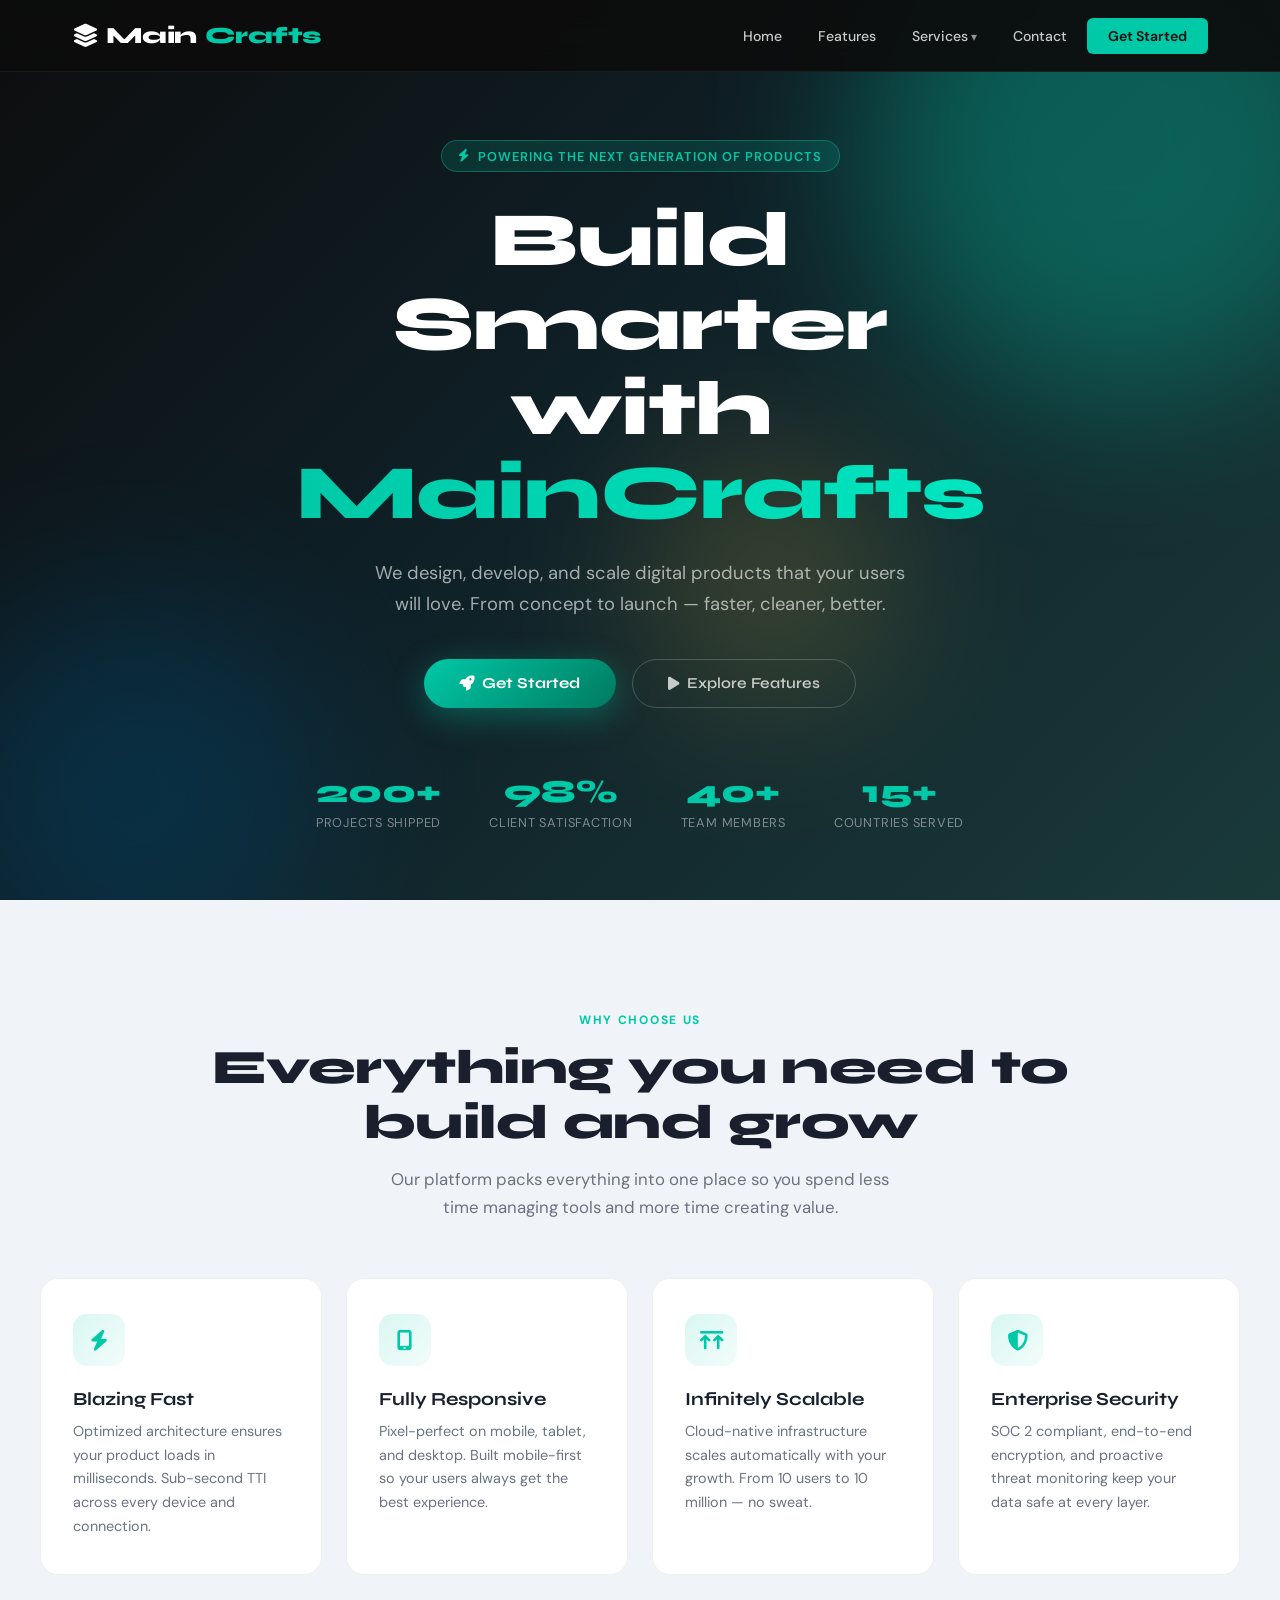
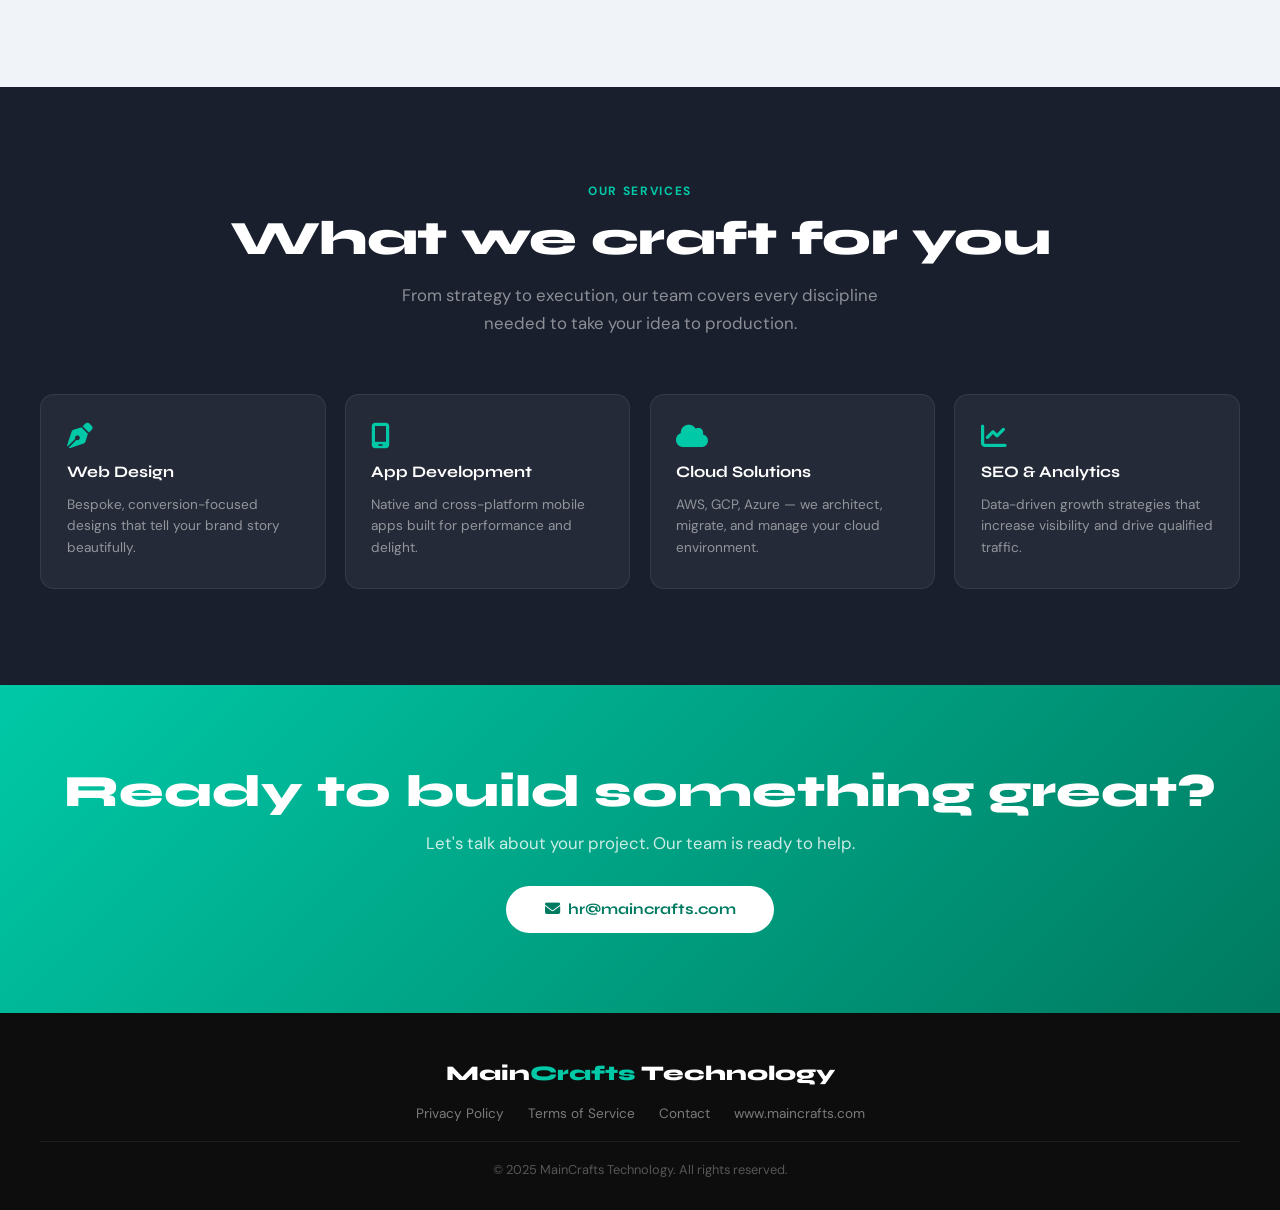
==== index.html @ ada49057 "Add files via upload" ====
<!DOCTYPE html>
<html lang="en">
<head>
  <meta charset="UTF-8" />
  <meta name="viewport" content="width=device-width, initial-scale=1.0"/>
  <title>MainCrafts – Build Smarter</title>
  <link rel="preconnect" href="https://fonts.googleapis.com">
  <link rel="preconnect" href="https://fonts.gstatic.com" crossorigin>
  <link href="https://fonts.googleapis.com/css2?family=Syne:wght@400;600;700;800&family=DM+Sans:ital,wght@0,300;0,400;0,500;1,300&display=swap" rel="stylesheet">
  <link rel="stylesheet" href="https://cdnjs.cloudflare.com/ajax/libs/font-awesome/6.5.0/css/all.min.css"/>
  <style>
    *, *::before, *::after { box-sizing: border-box; margin: 0; padding: 0; }

    :root {
      --ink:     #0d0d0d;
      --slate:   #1a1f2e;
      --teal:    #00c9a7;
      --teal2:   #00e5c0;
      --gold:    #f5c542;
      --mist:    #f0f4f8;
      --card-bg: #ffffff;
      --nav-h:   72px;
    }

    html { scroll-behavior: smooth; }

    body {
      font-family: 'DM Sans', sans-serif;
      color: var(--ink);
      background: var(--mist);
      overflow-x: hidden;
    }

    /* ── NAV ── */
    header {
      position: fixed; top: 0; left: 0; right: 0;
      height: var(--nav-h);
      background: rgba(13,13,13,0.92);
      backdrop-filter: blur(14px);
      z-index: 1000;
      border-bottom: 1px solid rgba(255,255,255,0.06);
    }

    nav {
      max-width: 1200px;
      margin: auto;
      height: 100%;
      display: flex;
      align-items: center;
      justify-content: space-between;
      padding: 0 2rem;
    }

    .logo {
      font-family: 'Syne', sans-serif;
      font-weight: 800;
      font-size: 1.45rem;
      color: #fff;
      text-decoration: none;
      letter-spacing: -0.5px;
      display: flex;
      align-items: center;
      gap: 0.5rem;
    }
    .logo span { color: var(--teal); }

    .nav-links {
      list-style: none;
      display: flex;
      gap: 0.25rem;
      align-items: center;
    }

    .nav-links a {
      font-size: 0.88rem;
      font-weight: 500;
      color: rgba(255,255,255,0.78);
      text-decoration: none;
      padding: 0.5rem 1rem;
      border-radius: 6px;
      transition: color .2s, background .2s;
    }
    .nav-links a:hover { color: #fff; background: rgba(255,255,255,0.08); }

    /* dropdown */
    .has-dropdown { position: relative; }

    .has-dropdown > a::after {
      content: ' ▾';
      font-size: 0.72rem;
      opacity: 0.7;
    }

    .dropdown {
      display: none;
      position: absolute;
      top: calc(100% + 10px);
      left: 0;
      background: #1a1f2e;
      border: 1px solid rgba(255,255,255,0.1);
      border-radius: 10px;
      min-width: 190px;
      padding: 0.5rem;
      box-shadow: 0 20px 50px rgba(0,0,0,0.4);
    }

    .has-dropdown:hover .dropdown { display: block; }

    .dropdown li { list-style: none; }
    .dropdown a {
      display: flex; align-items: center; gap: 0.6rem;
      padding: 0.6rem 1rem;
      border-radius: 6px;
      color: rgba(255,255,255,0.8);
      font-size: 0.85rem;
    }
    .dropdown a i { color: var(--teal); width: 16px; }
    .dropdown a:hover { background: rgba(0,201,167,0.12); color: var(--teal); }

    .nav-cta {
      background: var(--teal) !important;
      color: var(--ink) !important;
      font-weight: 600 !important;
      padding: 0.55rem 1.3rem !important;
    }
    .nav-cta:hover { background: var(--teal2) !important; }

    /* hamburger */
    .hamburger {
      display: none;
      flex-direction: column;
      gap: 5px;
      cursor: pointer;
      padding: 4px;
    }
    .hamburger span {
      display: block; width: 24px; height: 2px;
      background: #fff; border-radius: 2px;
      transition: .3s;
    }

    /* mobile nav */
    @media (max-width: 768px) {
      .hamburger { display: flex; }
      .nav-links {
        display: none;
        flex-direction: column;
        position: absolute;
        top: var(--nav-h); left: 0; right: 0;
        background: #0d0d0d;
        padding: 1rem;
        gap: 0.25rem;
      }
      .nav-links.open { display: flex; }
      .has-dropdown:hover .dropdown { display: none; }
      .has-dropdown.open .dropdown {
        display: block;
        position: static;
        background: rgba(255,255,255,0.04);
        border: none;
        box-shadow: none;
        margin-top: 0.25rem;
        padding: 0;
      }
      .dropdown-toggle { cursor: pointer; }
    }

    /* ── HERO ── */
    #home {
      min-height: 100vh;
      padding-top: var(--nav-h);
      display: flex;
      align-items: center;
      justify-content: center;
      position: relative;
      overflow: hidden;
      background: linear-gradient(135deg, #0d0d0d 0%, #0f2027 45%, #1a3a3a 100%);
      text-align: center;
    }

    /* animated mesh blobs */
    .blob {
      position: absolute;
      border-radius: 50%;
      filter: blur(80px);
      opacity: 0.35;
      animation: drift 10s ease-in-out infinite alternate;
    }
    .blob-1 { width: 520px; height: 520px; background: var(--teal); top: -120px; right: -100px; animation-delay: 0s; }
    .blob-2 { width: 380px; height: 380px; background: #004d7a; bottom: -80px; left: -60px; animation-delay: 3s; }
    .blob-3 { width: 260px; height: 260px; background: var(--gold); top: 50%; left: 50%; animation-delay: 6s; opacity: 0.18; }

    @keyframes drift {
      from { transform: translate(0,0) scale(1); }
      to   { transform: translate(30px,40px) scale(1.08); }
    }

    .hero-inner {
      position: relative;
      z-index: 2;
      max-width: 820px;
      padding: 4rem 2rem;
    }

    .hero-badge {
      display: inline-flex;
      align-items: center;
      gap: 0.5rem;
      background: rgba(0,201,167,0.15);
      border: 1px solid rgba(0,201,167,0.35);
      color: var(--teal);
      font-size: 0.8rem;
      font-weight: 600;
      letter-spacing: 0.08em;
      text-transform: uppercase;
      padding: 0.4rem 1rem;
      border-radius: 100px;
      margin-bottom: 1.6rem;
      animation: fadeUp 0.7s ease both;
    }

    .hero-inner h1 {
      font-family: 'Syne', sans-serif;
      font-size: clamp(2.6rem, 6vw, 5rem);
      font-weight: 800;
      color: #fff;
      line-height: 1.1;
      letter-spacing: -1px;
      animation: fadeUp 0.8s ease 0.1s both;
    }
    .hero-inner h1 em {
      font-style: normal;
      background: linear-gradient(90deg, var(--teal), var(--teal2));
      -webkit-background-clip: text;
      -webkit-text-fill-color: transparent;
      background-clip: text;
    }

    .hero-inner p {
      color: rgba(255,255,255,0.62);
      font-size: 1.15rem;
      line-height: 1.7;
      max-width: 540px;
      margin: 1.4rem auto 2.4rem;
      animation: fadeUp 0.8s ease 0.2s both;
    }

    .hero-actions {
      display: flex;
      gap: 1rem;
      justify-content: center;
      flex-wrap: wrap;
      animation: fadeUp 0.8s ease 0.3s both;
    }

    .btn-primary {
      background: linear-gradient(135deg, var(--teal), #007a60);
      color: #fff;
      font-family: 'Syne', sans-serif;
      font-weight: 700;
      font-size: 0.95rem;
      padding: 0.9rem 2.2rem;
      border: none;
      border-radius: 100px;
      cursor: pointer;
      text-decoration: none;
      display: inline-flex;
      align-items: center;
      gap: 0.5rem;
      box-shadow: 0 8px 32px rgba(0,201,167,0.35);
      transition: transform .2s, box-shadow .2s;
    }
    .btn-primary:hover { transform: translateY(-3px); box-shadow: 0 14px 40px rgba(0,201,167,0.45); }

    .btn-ghost {
      background: transparent;
      color: rgba(255,255,255,0.75);
      font-family: 'Syne', sans-serif;
      font-weight: 600;
      font-size: 0.95rem;
      padding: 0.9rem 2.2rem;
      border: 1px solid rgba(255,255,255,0.2);
      border-radius: 100px;
      cursor: pointer;
      text-decoration: none;
      display: inline-flex;
      align-items: center;
      gap: 0.5rem;
      transition: border-color .2s, color .2s, background .2s;
    }
    .btn-ghost:hover { border-color: var(--teal); color: var(--teal); background: rgba(0,201,167,0.06); }

    .hero-stats {
      display: flex;
      justify-content: center;
      gap: 3rem;
      margin-top: 4rem;
      flex-wrap: wrap;
      animation: fadeUp 0.8s ease 0.45s both;
    }
    .stat { text-align: center; }
    .stat strong {
      font-family: 'Syne', sans-serif;
      font-size: 2rem;
      font-weight: 800;
      color: var(--teal);
      display: block;
    }
    .stat span { font-size: 0.8rem; color: rgba(255,255,255,0.45); text-transform: uppercase; letter-spacing: 0.06em; }

    @keyframes fadeUp {
      from { opacity: 0; transform: translateY(28px); }
      to   { opacity: 1; transform: translateY(0); }
    }

    /* ── FEATURES ── */
    #features {
      padding: 7rem 2rem;
      background: var(--mist);
    }

    .section-label {
      font-size: 0.75rem;
      font-weight: 700;
      letter-spacing: 0.14em;
      text-transform: uppercase;
      color: var(--teal);
      text-align: center;
      margin-bottom: 0.75rem;
    }
    .section-title {
      font-family: 'Syne', sans-serif;
      font-size: clamp(1.9rem, 4vw, 3rem);
      font-weight: 800;
      text-align: center;
      color: var(--slate);
      line-height: 1.15;
      letter-spacing: -0.5px;
      margin-bottom: 1rem;
    }
    .section-sub {
      text-align: center;
      color: #6b7280;
      font-size: 1.05rem;
      max-width: 520px;
      margin: 0 auto 3.5rem;
      line-height: 1.65;
    }

    .cards-grid {
      display: grid;
      grid-template-columns: repeat(auto-fit, minmax(260px, 1fr));
      gap: 1.5rem;
      max-width: 1200px;
      margin: auto;
    }

    .card {
      background: var(--card-bg);
      border: 1px solid rgba(0,0,0,0.06);
      border-radius: 18px;
      padding: 2.2rem 2rem;
      transition: transform .25s, box-shadow .25s, border-color .25s;
      position: relative;
      overflow: hidden;
    }
    .card::before {
      content: '';
      position: absolute;
      top: 0; left: 0; right: 0;
      height: 3px;
      background: linear-gradient(90deg, var(--teal), var(--teal2));
      opacity: 0;
      transition: opacity .25s;
    }
    .card:hover { transform: translateY(-6px); box-shadow: 0 20px 50px rgba(0,0,0,0.09); border-color: rgba(0,201,167,0.2); }
    .card:hover::before { opacity: 1; }

    .card-icon {
      width: 52px; height: 52px;
      background: linear-gradient(135deg, rgba(0,201,167,0.15), rgba(0,201,167,0.05));
      border-radius: 14px;
      display: flex; align-items: center; justify-content: center;
      margin-bottom: 1.4rem;
      font-size: 1.3rem;
      color: var(--teal);
    }
    .card h3 {
      font-family: 'Syne', sans-serif;
      font-size: 1.15rem;
      font-weight: 700;
      color: var(--slate);
      margin-bottom: 0.6rem;
    }
    .card p { font-size: 0.9rem; color: #6b7280; line-height: 1.65; }

    /* ── SERVICES STRIP ── */
    #services {
      background: var(--slate);
      padding: 6rem 2rem;
    }
    #services .section-title { color: #fff; }
    #services .section-sub { color: rgba(255,255,255,0.5); }

    .services-grid {
      display: grid;
      grid-template-columns: repeat(auto-fit, minmax(220px, 1fr));
      gap: 1.2rem;
      max-width: 1200px;
      margin: auto;
    }

    .service-card {
      background: rgba(255,255,255,0.05);
      border: 1px solid rgba(255,255,255,0.08);
      border-radius: 14px;
      padding: 1.8rem 1.6rem;
      transition: background .25s, border-color .25s;
      display: flex;
      flex-direction: column;
      gap: 0.8rem;
    }
    .service-card:hover { background: rgba(0,201,167,0.08); border-color: rgba(0,201,167,0.3); }
    .service-card i { font-size: 1.6rem; color: var(--teal); }
    .service-card h4 { font-family: 'Syne', sans-serif; font-weight: 700; color: #fff; font-size: 1rem; }
    .service-card p { font-size: 0.85rem; color: rgba(255,255,255,0.5); line-height: 1.6; }

    /* ── CONTACT STRIP ── */
    #contact {
      background: linear-gradient(135deg, #00c9a7, #007a60);
      padding: 5rem 2rem;
      text-align: center;
    }
    #contact h2 {
      font-family: 'Syne', sans-serif;
      font-size: clamp(1.8rem, 4vw, 2.8rem);
      font-weight: 800;
      color: #fff;
      margin-bottom: 0.9rem;
    }
    #contact p { color: rgba(255,255,255,0.8); font-size: 1.05rem; margin-bottom: 2rem; }
    .btn-white {
      background: #fff;
      color: #007a60;
      font-family: 'Syne', sans-serif;
      font-weight: 700;
      font-size: 0.95rem;
      padding: 0.9rem 2.4rem;
      border: none;
      border-radius: 100px;
      cursor: pointer;
      text-decoration: none;
      display: inline-block;
      transition: transform .2s, box-shadow .2s;
    }
    .btn-white:hover { transform: translateY(-3px); box-shadow: 0 10px 30px rgba(0,0,0,0.2); }

    /* ── FOOTER ── */
    footer {
      background: #0d0d0d;
      color: rgba(255,255,255,0.5);
      padding: 3rem 2rem 2rem;
    }
    .footer-inner {
      max-width: 1200px;
      margin: auto;
      display: flex;
      flex-direction: column;
      align-items: center;
      gap: 1.2rem;
      text-align: center;
    }
    .footer-logo {
      font-family: 'Syne', sans-serif;
      font-weight: 800;
      font-size: 1.3rem;
      color: #fff;
    }
    .footer-logo span { color: var(--teal); }
    .footer-links {
      display: flex;
      gap: 1.5rem;
      flex-wrap: wrap;
      justify-content: center;
    }
    .footer-links a {
      color: rgba(255,255,255,0.45);
      text-decoration: none;
      font-size: 0.85rem;
      transition: color .2s;
    }
    .footer-links a:hover { color: var(--teal); }
    .footer-divider { width: 100%; height: 1px; background: rgba(255,255,255,0.07); }
    .footer-copy { font-size: 0.8rem; color: rgba(255,255,255,0.3); }

    /* responsive */
    @media (max-width: 600px) {
      .hero-stats { gap: 1.8rem; }
      .cards-grid { grid-template-columns: 1fr; }
      .services-grid { grid-template-columns: 1fr; }
    }
  </style>
</head>
<body>

<!-- ══════════════ HEADER ══════════════ -->
<header>
  <nav>
    <a href="#" class="logo">
      <i class="fa-solid fa-layer-group"></i>
      Main<span>Crafts</span>
    </a>

    <!-- hamburger -->
    <div class="hamburger" id="hamburger" onclick="toggleNav()">
      <span></span><span></span><span></span>
    </div>

    <ul class="nav-links" id="navLinks">
      <li><a href="#home">Home</a></li>
      <li><a href="#features">Features</a></li>

      <!-- dropdown -->
      <li class="has-dropdown" id="servicesDrop">
        <a href="#services" class="dropdown-toggle" onclick="toggleDropdown(event)">Services</a>
        <ul class="dropdown">
          <li><a href="#services"><i class="fa-solid fa-pen-nib"></i> Web Design</a></li>
          <li><a href="#services"><i class="fa-solid fa-mobile-screen"></i> App Development</a></li>
          <li><a href="#services"><i class="fa-solid fa-cloud"></i> Cloud Solutions</a></li>
          <li><a href="#services"><i class="fa-solid fa-chart-line"></i> SEO & Analytics</a></li>
        </ul>
      </li>

      <li><a href="#contact">Contact</a></li>
      <li><a href="#contact" class="nav-cta">Get Started</a></li>
    </ul>
  </nav>
</header>

<!-- ══════════════ HERO ══════════════ -->
<section id="home">
  <div class="blob blob-1"></div>
  <div class="blob blob-2"></div>
  <div class="blob blob-3"></div>

  <div class="hero-inner">
    <div class="hero-badge">
      <i class="fa-solid fa-bolt"></i> Powering the Next Generation of Products
    </div>
    <h1>Build Smarter<br>with <em>MainCrafts</em></h1>
    <p>We design, develop, and scale digital products that your users will love. From concept to launch — faster, cleaner, better.</p>

    <div class="hero-actions">
      <a href="#contact" class="btn-primary">
        <i class="fa-solid fa-rocket"></i> Get Started
      </a>
      <a href="#features" class="btn-ghost">
        <i class="fa-solid fa-play"></i> Explore Features
      </a>
    </div>

    <div class="hero-stats">
      <div class="stat"><strong>200+</strong><span>Projects Shipped</span></div>
      <div class="stat"><strong>98%</strong><span>Client Satisfaction</span></div>
      <div class="stat"><strong>40+</strong><span>Team Members</span></div>
      <div class="stat"><strong>15+</strong><span>Countries Served</span></div>
    </div>
  </div>
</section>

<!-- ══════════════ FEATURES ══════════════ -->
<section id="features">
  <p class="section-label">Why Choose Us</p>
  <h2 class="section-title">Everything you need to<br>build and grow</h2>
  <p class="section-sub">Our platform packs everything into one place so you spend less time managing tools and more time creating value.</p>

  <div class="cards-grid">
    <div class="card">
      <div class="card-icon"><i class="fa-solid fa-bolt"></i></div>
      <h3>Blazing Fast</h3>
      <p>Optimized architecture ensures your product loads in milliseconds. Sub-second TTI across every device and connection.</p>
    </div>
    <div class="card">
      <div class="card-icon"><i class="fa-solid fa-mobile-screen-button"></i></div>
      <h3>Fully Responsive</h3>
      <p>Pixel-perfect on mobile, tablet, and desktop. Built mobile-first so your users always get the best experience.</p>
    </div>
    <div class="card">
      <div class="card-icon"><i class="fa-solid fa-arrows-up-to-line"></i></div>
      <h3>Infinitely Scalable</h3>
      <p>Cloud-native infrastructure scales automatically with your growth. From 10 users to 10 million — no sweat.</p>
    </div>
    <div class="card">
      <div class="card-icon"><i class="fa-solid fa-shield-halved"></i></div>
      <h3>Enterprise Security</h3>
      <p>SOC 2 compliant, end-to-end encryption, and proactive threat monitoring keep your data safe at every layer.</p>
    </div>
  </div>
</section>

<!-- ══════════════ SERVICES ══════════════ -->
<section id="services">
  <p class="section-label">Our Services</p>
  <h2 class="section-title">What we craft for you</h2>
  <p class="section-sub">From strategy to execution, our team covers every discipline needed to take your idea to production.</p>

  <div class="services-grid">
    <div class="service-card">
      <i class="fa-solid fa-pen-nib"></i>
      <h4>Web Design</h4>
      <p>Bespoke, conversion-focused designs that tell your brand story beautifully.</p>
    </div>
    <div class="service-card">
      <i class="fa-solid fa-mobile-screen"></i>
      <h4>App Development</h4>
      <p>Native and cross-platform mobile apps built for performance and delight.</p>
    </div>
    <div class="service-card">
      <i class="fa-solid fa-cloud"></i>
      <h4>Cloud Solutions</h4>
      <p>AWS, GCP, Azure — we architect, migrate, and manage your cloud environment.</p>
    </div>
    <div class="service-card">
      <i class="fa-solid fa-chart-line"></i>
      <h4>SEO & Analytics</h4>
      <p>Data-driven growth strategies that increase visibility and drive qualified traffic.</p>
    </div>
  </div>
</section>

<!-- ══════════════ CONTACT CTA ══════════════ -->
<section id="contact">
  <h2>Ready to build something great?</h2>
  <p>Let's talk about your project. Our team is ready to help.</p>
  <a href="mailto:hr@maincrafts.com" class="btn-white">
    <i class="fa-solid fa-envelope"></i> &nbsp;hr@maincrafts.com
  </a>
</section>

<!-- ══════════════ FOOTER ══════════════ -->
<footer>
  <div class="footer-inner">
    <div class="footer-logo">Main<span>Crafts</span> Technology</div>
    <div class="footer-links">
      <a href="#">Privacy Policy</a>
      <a href="#">Terms of Service</a>
      <a href="#contact">Contact</a>
      <a href="https://www.maincrafts.com" target="_blank">www.maincrafts.com</a>
    </div>
    <div class="footer-divider"></div>
    <p class="footer-copy">© 2025 MainCrafts Technology. All rights reserved.</p>
  </div>
</footer>

<script>
  function toggleNav() {
    document.getElementById('navLinks').classList.toggle('open');
  }
  function toggleDropdown(e) {
    const isMobile = window.innerWidth <= 768;
    if (!isMobile) return;
    e.preventDefault();
    document.getElementById('servicesDrop').classList.toggle('open');
  }
  // Close nav on link click (mobile)
  document.querySelectorAll('.nav-links a:not(.dropdown-toggle)').forEach(a => {
    a.addEventListener('click', () => {
      document.getElementById('navLinks').classList.remove('open');
    });
  });
</script>
</body>
</html>
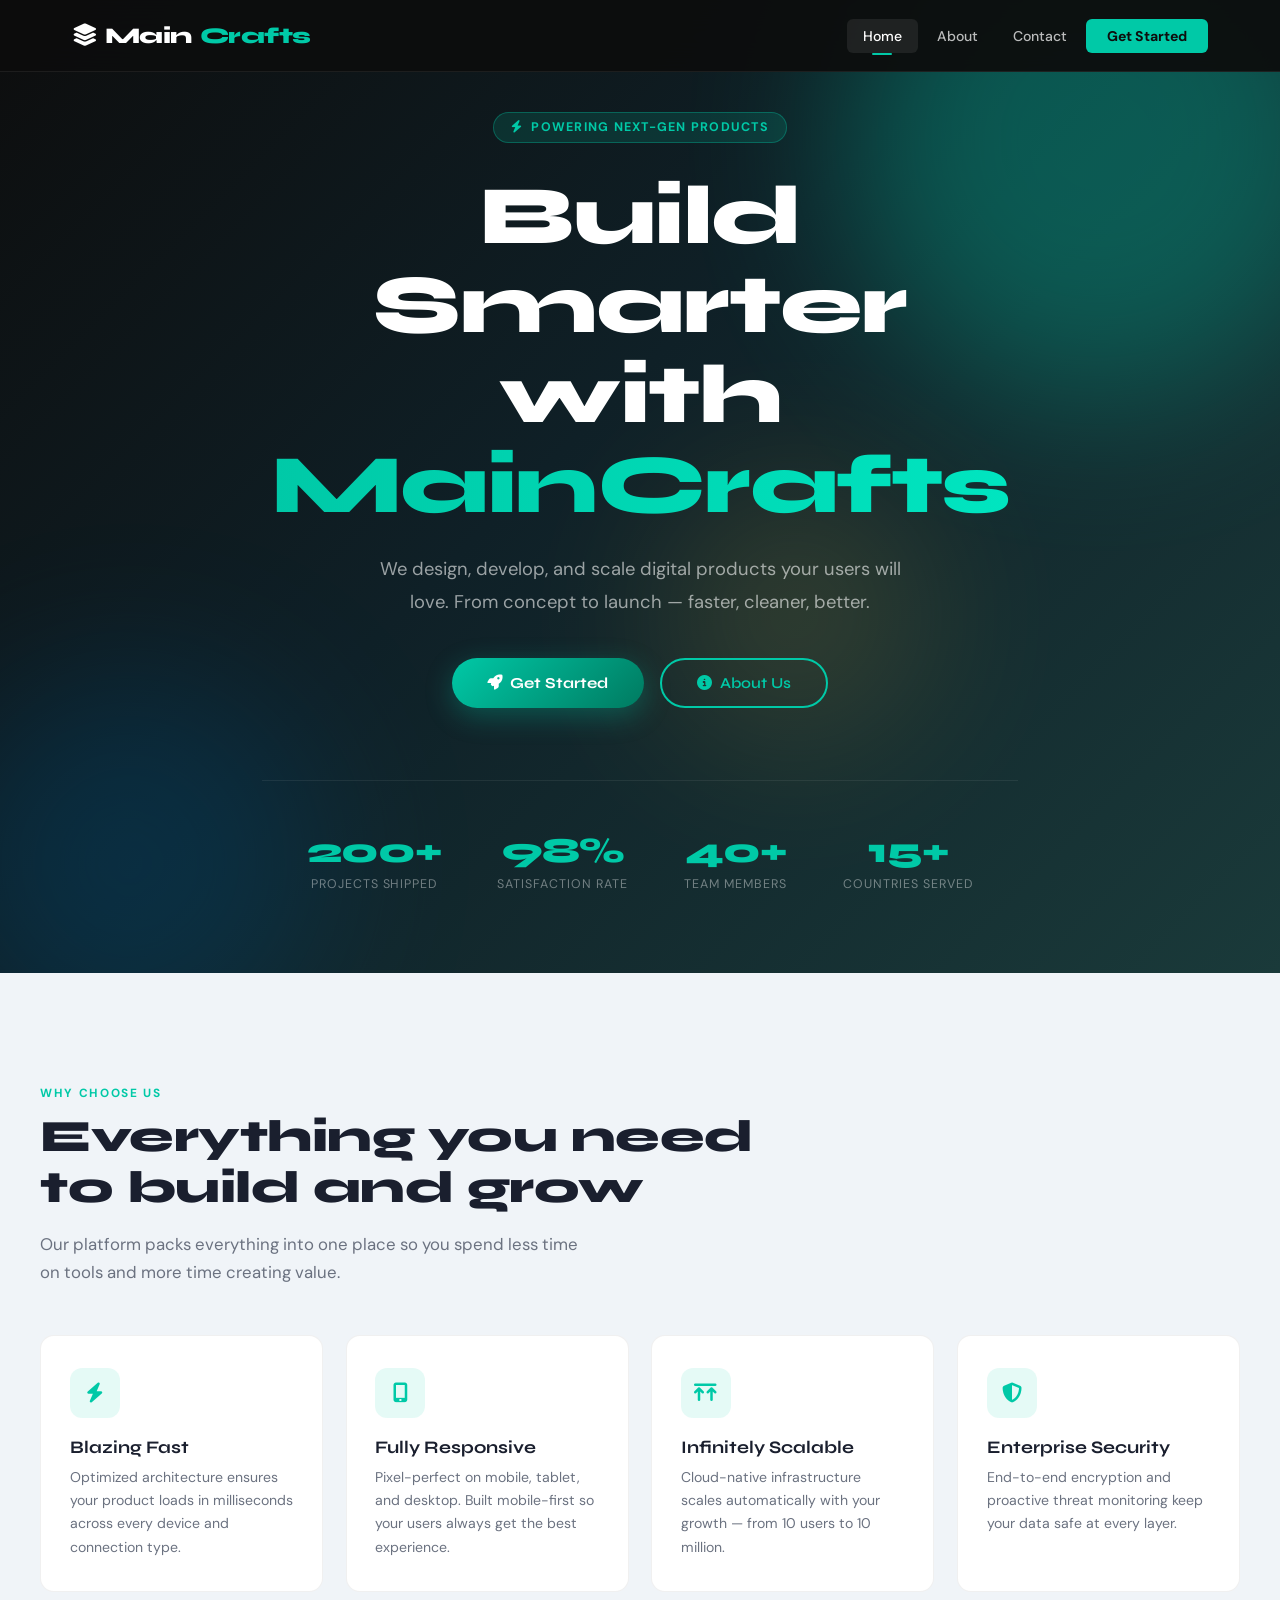
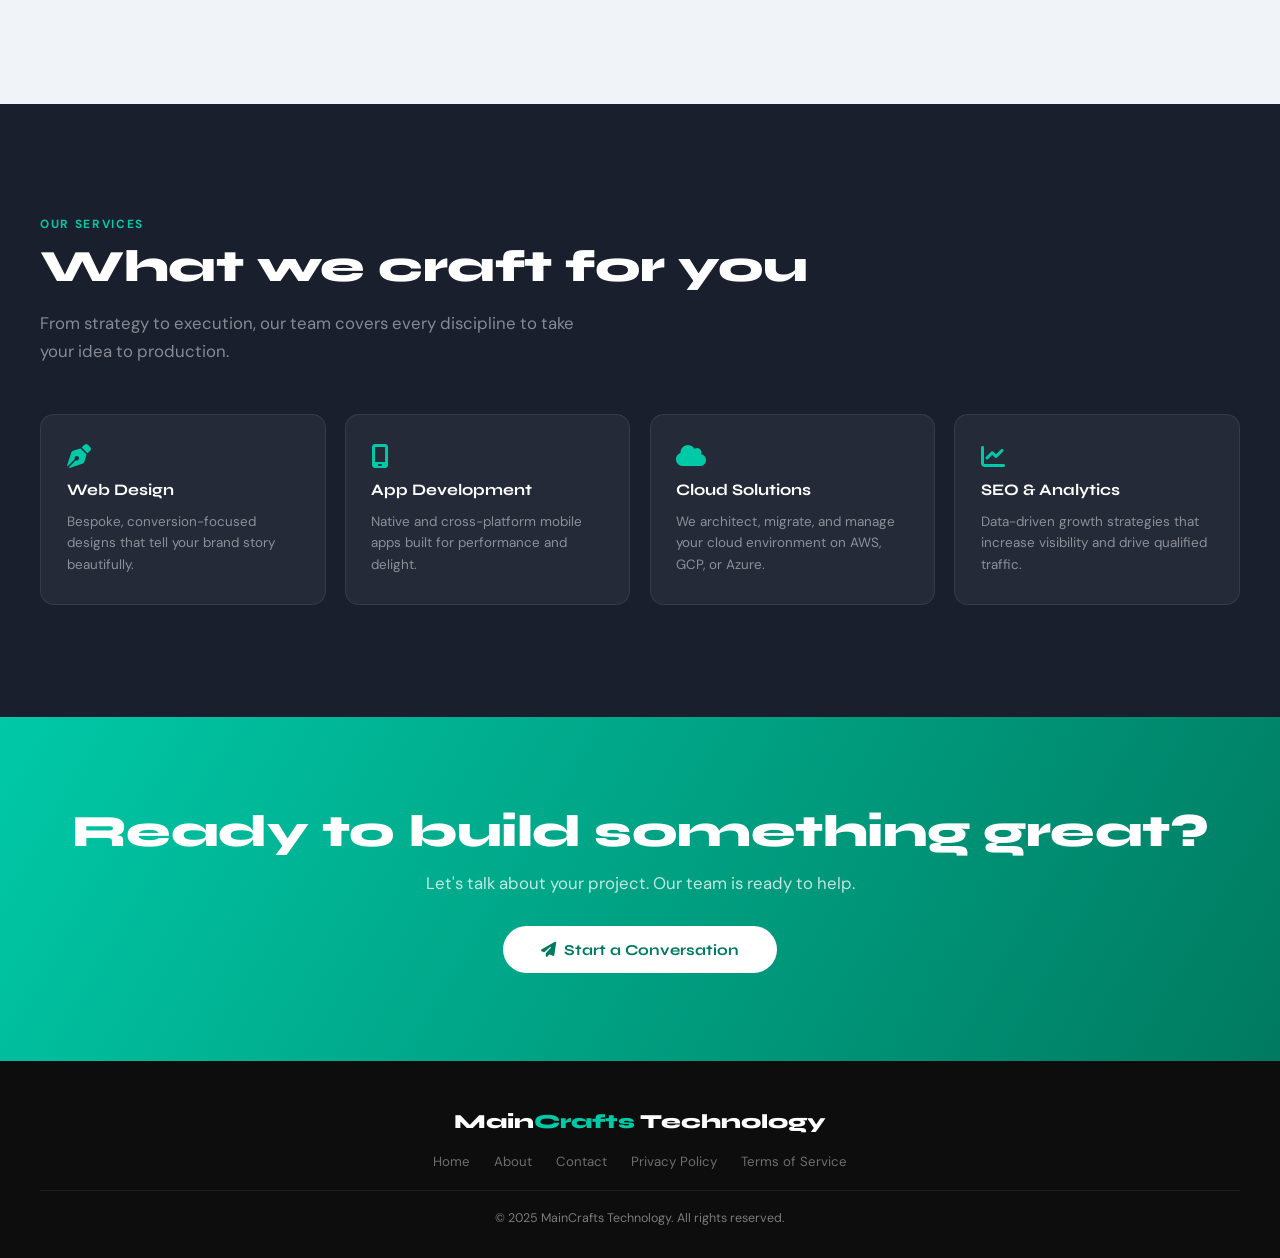
==== commit 612a807b: "Add files via upload" ====
--- a/index.html
+++ b/index.html
@@ -1,174 +1,18 @@
 <!DOCTYPE html>
 <html lang="en">
 <head>
-  <meta charset="UTF-8" />
+  <meta charset="UTF-8"/>
   <meta name="viewport" content="width=device-width, initial-scale=1.0"/>
-  <title>MainCrafts – Build Smarter</title>
-  <link rel="preconnect" href="https://fonts.googleapis.com">
-  <link rel="preconnect" href="https://fonts.gstatic.com" crossorigin>
-  <link href="https://fonts.googleapis.com/css2?family=Syne:wght@400;600;700;800&family=DM+Sans:ital,wght@0,300;0,400;0,500;1,300&display=swap" rel="stylesheet">
+  <title>MainCrafts – Home</title>
+  <link rel="stylesheet" href="style.css"/>
   <link rel="stylesheet" href="https://cdnjs.cloudflare.com/ajax/libs/font-awesome/6.5.0/css/all.min.css"/>
   <style>
-    *, *::before, *::after { box-sizing: border-box; margin: 0; padding: 0; }
-
-    :root {
-      --ink:     #0d0d0d;
-      --slate:   #1a1f2e;
-      --teal:    #00c9a7;
-      --teal2:   #00e5c0;
-      --gold:    #f5c542;
-      --mist:    #f0f4f8;
-      --card-bg: #ffffff;
-      --nav-h:   72px;
-    }
-
-    html { scroll-behavior: smooth; }
-
-    body {
-      font-family: 'DM Sans', sans-serif;
-      color: var(--ink);
-      background: var(--mist);
-      overflow-x: hidden;
-    }
-
-    /* ── NAV ── */
-    header {
-      position: fixed; top: 0; left: 0; right: 0;
-      height: var(--nav-h);
-      background: rgba(13,13,13,0.92);
-      backdrop-filter: blur(14px);
-      z-index: 1000;
-      border-bottom: 1px solid rgba(255,255,255,0.06);
-    }
-
-    nav {
-      max-width: 1200px;
-      margin: auto;
-      height: 100%;
-      display: flex;
-      align-items: center;
-      justify-content: space-between;
-      padding: 0 2rem;
-    }
-
-    .logo {
-      font-family: 'Syne', sans-serif;
-      font-weight: 800;
-      font-size: 1.45rem;
-      color: #fff;
-      text-decoration: none;
-      letter-spacing: -0.5px;
-      display: flex;
-      align-items: center;
-      gap: 0.5rem;
-    }
-    .logo span { color: var(--teal); }
-
-    .nav-links {
-      list-style: none;
-      display: flex;
-      gap: 0.25rem;
-      align-items: center;
-    }
-
-    .nav-links a {
-      font-size: 0.88rem;
-      font-weight: 500;
-      color: rgba(255,255,255,0.78);
-      text-decoration: none;
-      padding: 0.5rem 1rem;
-      border-radius: 6px;
-      transition: color .2s, background .2s;
-    }
-    .nav-links a:hover { color: #fff; background: rgba(255,255,255,0.08); }
-
-    /* dropdown */
-    .has-dropdown { position: relative; }
-
-    .has-dropdown > a::after {
-      content: ' ▾';
-      font-size: 0.72rem;
-      opacity: 0.7;
-    }
-
-    .dropdown {
-      display: none;
-      position: absolute;
-      top: calc(100% + 10px);
-      left: 0;
-      background: #1a1f2e;
-      border: 1px solid rgba(255,255,255,0.1);
-      border-radius: 10px;
-      min-width: 190px;
-      padding: 0.5rem;
-      box-shadow: 0 20px 50px rgba(0,0,0,0.4);
-    }
-
-    .has-dropdown:hover .dropdown { display: block; }
-
-    .dropdown li { list-style: none; }
-    .dropdown a {
-      display: flex; align-items: center; gap: 0.6rem;
-      padding: 0.6rem 1rem;
-      border-radius: 6px;
-      color: rgba(255,255,255,0.8);
-      font-size: 0.85rem;
-    }
-    .dropdown a i { color: var(--teal); width: 16px; }
-    .dropdown a:hover { background: rgba(0,201,167,0.12); color: var(--teal); }
-
-    .nav-cta {
-      background: var(--teal) !important;
-      color: var(--ink) !important;
-      font-weight: 600 !important;
-      padding: 0.55rem 1.3rem !important;
-    }
-    .nav-cta:hover { background: var(--teal2) !important; }
-
-    /* hamburger */
-    .hamburger {
-      display: none;
-      flex-direction: column;
-      gap: 5px;
-      cursor: pointer;
-      padding: 4px;
-    }
-    .hamburger span {
-      display: block; width: 24px; height: 2px;
-      background: #fff; border-radius: 2px;
-      transition: .3s;
-    }
-
-    /* mobile nav */
-    @media (max-width: 768px) {
-      .hamburger { display: flex; }
-      .nav-links {
-        display: none;
-        flex-direction: column;
-        position: absolute;
-        top: var(--nav-h); left: 0; right: 0;
-        background: #0d0d0d;
-        padding: 1rem;
-        gap: 0.25rem;
-      }
-      .nav-links.open { display: flex; }
-      .has-dropdown:hover .dropdown { display: none; }
-      .has-dropdown.open .dropdown {
-        display: block;
-        position: static;
-        background: rgba(255,255,255,0.04);
-        border: none;
-        box-shadow: none;
-        margin-top: 0.25rem;
-        padding: 0;
-      }
-      .dropdown-toggle { cursor: pointer; }
-    }
-
-    /* ── HERO ── */
-    #home {
+    /* ── HOME-ONLY STYLES ── */
+    body { background: #0d0d0d; padding-top: 0; }
+
+    /* HERO */
+    #hero {
       min-height: 100vh;
-      padding-top: var(--nav-h);
       display: flex;
       align-items: center;
       justify-content: center;
@@ -178,17 +22,14 @@
       text-align: center;
     }
 
-    /* animated mesh blobs */
     .blob {
-      position: absolute;
-      border-radius: 50%;
-      filter: blur(80px);
-      opacity: 0.35;
+      position: absolute; border-radius: 50%;
+      filter: blur(80px); pointer-events: none;
       animation: drift 10s ease-in-out infinite alternate;
     }
-    .blob-1 { width: 520px; height: 520px; background: var(--teal); top: -120px; right: -100px; animation-delay: 0s; }
-    .blob-2 { width: 380px; height: 380px; background: #004d7a; bottom: -80px; left: -60px; animation-delay: 3s; }
-    .blob-3 { width: 260px; height: 260px; background: var(--gold); top: 50%; left: 50%; animation-delay: 6s; opacity: 0.18; }
+    .blob-1 { width: 520px; height: 520px; background: var(--teal); top: -120px; right: -80px; opacity: .32; }
+    .blob-2 { width: 380px; height: 380px; background: #004d7a; bottom: -80px; left: -60px; opacity: .32; animation-delay: 3s; }
+    .blob-3 { width: 260px; height: 260px; background: var(--gold); top: 50%; left: 52%; opacity: .14; animation-delay: 6s; }
 
     @keyframes drift {
       from { transform: translate(0,0) scale(1); }
@@ -196,37 +37,30 @@
     }
 
     .hero-inner {
-      position: relative;
-      z-index: 2;
+      position: relative; z-index: 2;
       max-width: 820px;
-      padding: 4rem 2rem;
+      padding: 7rem 2rem 5rem;
     }
 
     .hero-badge {
-      display: inline-flex;
-      align-items: center;
-      gap: 0.5rem;
-      background: rgba(0,201,167,0.15);
-      border: 1px solid rgba(0,201,167,0.35);
+      display: inline-flex; align-items: center; gap: 0.5rem;
+      background: rgba(0,201,167,0.14);
+      border: 1px solid rgba(0,201,167,0.32);
       color: var(--teal);
-      font-size: 0.8rem;
-      font-weight: 600;
-      letter-spacing: 0.08em;
-      text-transform: uppercase;
-      padding: 0.4rem 1rem;
-      border-radius: 100px;
-      margin-bottom: 1.6rem;
-      animation: fadeUp 0.7s ease both;
+      font-size: 0.78rem; font-weight: 700;
+      letter-spacing: 0.1em; text-transform: uppercase;
+      padding: 0.4rem 1.1rem; border-radius: 100px;
+      margin-bottom: 1.8rem;
     }
 
     .hero-inner h1 {
       font-family: 'Syne', sans-serif;
-      font-size: clamp(2.6rem, 6vw, 5rem);
+      font-size: clamp(2.8rem, 7vw, 5.2rem);
       font-weight: 800;
       color: #fff;
-      line-height: 1.1;
-      letter-spacing: -1px;
-      animation: fadeUp 0.8s ease 0.1s both;
+      line-height: 1.08;
+      letter-spacing: -1.5px;
+      margin-bottom: 1.4rem;
     }
     .hero-inner h1 em {
       font-style: normal;
@@ -237,415 +71,218 @@
     }
 
     .hero-inner p {
-      color: rgba(255,255,255,0.62);
+      color: rgba(255,255,255,0.58);
       font-size: 1.15rem;
-      line-height: 1.7;
-      max-width: 540px;
-      margin: 1.4rem auto 2.4rem;
-      animation: fadeUp 0.8s ease 0.2s both;
+      line-height: 1.75;
+      max-width: 560px;
+      margin: 0 auto 2.5rem;
     }
 
     .hero-actions {
-      display: flex;
-      gap: 1rem;
-      justify-content: center;
-      flex-wrap: wrap;
-      animation: fadeUp 0.8s ease 0.3s both;
-    }
-
-    .btn-primary {
-      background: linear-gradient(135deg, var(--teal), #007a60);
-      color: #fff;
-      font-family: 'Syne', sans-serif;
-      font-weight: 700;
-      font-size: 0.95rem;
-      padding: 0.9rem 2.2rem;
-      border: none;
-      border-radius: 100px;
-      cursor: pointer;
-      text-decoration: none;
-      display: inline-flex;
-      align-items: center;
-      gap: 0.5rem;
-      box-shadow: 0 8px 32px rgba(0,201,167,0.35);
-      transition: transform .2s, box-shadow .2s;
-    }
-    .btn-primary:hover { transform: translateY(-3px); box-shadow: 0 14px 40px rgba(0,201,167,0.45); }
-
-    .btn-ghost {
-      background: transparent;
-      color: rgba(255,255,255,0.75);
-      font-family: 'Syne', sans-serif;
-      font-weight: 600;
-      font-size: 0.95rem;
-      padding: 0.9rem 2.2rem;
-      border: 1px solid rgba(255,255,255,0.2);
-      border-radius: 100px;
-      cursor: pointer;
-      text-decoration: none;
-      display: inline-flex;
-      align-items: center;
-      gap: 0.5rem;
-      transition: border-color .2s, color .2s, background .2s;
-    }
-    .btn-ghost:hover { border-color: var(--teal); color: var(--teal); background: rgba(0,201,167,0.06); }
+      display: flex; gap: 1rem; justify-content: center; flex-wrap: wrap;
+    }
 
     .hero-stats {
-      display: flex;
-      justify-content: center;
-      gap: 3rem;
-      margin-top: 4rem;
-      flex-wrap: wrap;
-      animation: fadeUp 0.8s ease 0.45s both;
-    }
-    .stat { text-align: center; }
+      display: flex; justify-content: center;
+      gap: 3.5rem; margin-top: 4.5rem; flex-wrap: wrap;
+      padding-top: 3rem;
+      border-top: 1px solid rgba(255,255,255,0.07);
+    }
     .stat strong {
       font-family: 'Syne', sans-serif;
-      font-size: 2rem;
-      font-weight: 800;
-      color: var(--teal);
-      display: block;
-    }
-    .stat span { font-size: 0.8rem; color: rgba(255,255,255,0.45); text-transform: uppercase; letter-spacing: 0.06em; }
-
-    @keyframes fadeUp {
-      from { opacity: 0; transform: translateY(28px); }
-      to   { opacity: 1; transform: translateY(0); }
-    }
-
-    /* ── FEATURES ── */
+      font-size: 2.2rem; font-weight: 800;
+      color: var(--teal); display: block; letter-spacing: -1px;
+    }
+    .stat span { font-size: 0.78rem; color: rgba(255,255,255,0.4); text-transform: uppercase; letter-spacing: 0.08em; }
+
+    /* FEATURES */
     #features {
+      background: var(--mist);
       padding: 7rem 2rem;
-      background: var(--mist);
-    }
-
-    .section-label {
-      font-size: 0.75rem;
-      font-weight: 700;
-      letter-spacing: 0.14em;
-      text-transform: uppercase;
-      color: var(--teal);
-      text-align: center;
-      margin-bottom: 0.75rem;
-    }
-    .section-title {
-      font-family: 'Syne', sans-serif;
-      font-size: clamp(1.9rem, 4vw, 3rem);
-      font-weight: 800;
-      text-align: center;
-      color: var(--slate);
-      line-height: 1.15;
-      letter-spacing: -0.5px;
-      margin-bottom: 1rem;
-    }
-    .section-sub {
-      text-align: center;
-      color: #6b7280;
-      font-size: 1.05rem;
-      max-width: 520px;
-      margin: 0 auto 3.5rem;
-      line-height: 1.65;
-    }
-
+    }
+    .features-inner { max-width: 1200px; margin: auto; }
     .cards-grid {
       display: grid;
-      grid-template-columns: repeat(auto-fit, minmax(260px, 1fr));
-      gap: 1.5rem;
-      max-width: 1200px;
-      margin: auto;
-    }
-
-    .card {
-      background: var(--card-bg);
-      border: 1px solid rgba(0,0,0,0.06);
-      border-radius: 18px;
-      padding: 2.2rem 2rem;
-      transition: transform .25s, box-shadow .25s, border-color .25s;
-      position: relative;
-      overflow: hidden;
-    }
-    .card::before {
-      content: '';
-      position: absolute;
-      top: 0; left: 0; right: 0;
-      height: 3px;
-      background: linear-gradient(90deg, var(--teal), var(--teal2));
-      opacity: 0;
-      transition: opacity .25s;
-    }
-    .card:hover { transform: translateY(-6px); box-shadow: 0 20px 50px rgba(0,0,0,0.09); border-color: rgba(0,201,167,0.2); }
-    .card:hover::before { opacity: 1; }
-
-    .card-icon {
-      width: 52px; height: 52px;
-      background: linear-gradient(135deg, rgba(0,201,167,0.15), rgba(0,201,167,0.05));
-      border-radius: 14px;
-      display: flex; align-items: center; justify-content: center;
-      margin-bottom: 1.4rem;
-      font-size: 1.3rem;
-      color: var(--teal);
-    }
-    .card h3 {
-      font-family: 'Syne', sans-serif;
-      font-size: 1.15rem;
-      font-weight: 700;
-      color: var(--slate);
-      margin-bottom: 0.6rem;
-    }
-    .card p { font-size: 0.9rem; color: #6b7280; line-height: 1.65; }
-
-    /* ── SERVICES STRIP ── */
+      grid-template-columns: repeat(auto-fit, minmax(255px, 1fr));
+      gap: 1.4rem;
+    }
+
+    /* SERVICES */
     #services {
       background: var(--slate);
-      padding: 6rem 2rem;
-    }
+      padding: 7rem 2rem;
+    }
+    .services-inner { max-width: 1200px; margin: auto; }
     #services .section-title { color: #fff; }
-    #services .section-sub { color: rgba(255,255,255,0.5); }
-
+    #services .section-sub { color: rgba(255,255,255,0.48); }
     .services-grid {
       display: grid;
       grid-template-columns: repeat(auto-fit, minmax(220px, 1fr));
       gap: 1.2rem;
-      max-width: 1200px;
-      margin: auto;
-    }
-
+    }
     .service-card {
       background: rgba(255,255,255,0.05);
       border: 1px solid rgba(255,255,255,0.08);
-      border-radius: 14px;
+      border-radius: var(--radius);
       padding: 1.8rem 1.6rem;
-      transition: background .25s, border-color .25s;
-      display: flex;
-      flex-direction: column;
-      gap: 0.8rem;
-    }
-    .service-card:hover { background: rgba(0,201,167,0.08); border-color: rgba(0,201,167,0.3); }
-    .service-card i { font-size: 1.6rem; color: var(--teal); }
+      display: flex; flex-direction: column; gap: 0.75rem;
+      transition: background .25s, border-color .25s, transform .25s;
+    }
+    .service-card:hover {
+      background: rgba(0,201,167,0.07);
+      border-color: rgba(0,201,167,0.28);
+      transform: translateY(-4px);
+    }
+    .service-card i { font-size: 1.5rem; color: var(--teal); }
     .service-card h4 { font-family: 'Syne', sans-serif; font-weight: 700; color: #fff; font-size: 1rem; }
-    .service-card p { font-size: 0.85rem; color: rgba(255,255,255,0.5); line-height: 1.6; }
-
-    /* ── CONTACT STRIP ── */
-    #contact {
-      background: linear-gradient(135deg, #00c9a7, #007a60);
-      padding: 5rem 2rem;
+    .service-card p { font-size: 0.84rem; color: rgba(255,255,255,0.48); line-height: 1.6; }
+
+    /* CTA BAND */
+    #cta-band {
+      background: linear-gradient(120deg, #00c9a7, #007a60);
+      padding: 5.5rem 2rem;
       text-align: center;
     }
-    #contact h2 {
+    #cta-band h2 {
       font-family: 'Syne', sans-serif;
       font-size: clamp(1.8rem, 4vw, 2.8rem);
-      font-weight: 800;
-      color: #fff;
-      margin-bottom: 0.9rem;
-    }
-    #contact p { color: rgba(255,255,255,0.8); font-size: 1.05rem; margin-bottom: 2rem; }
+      font-weight: 800; color: #fff;
+      margin-bottom: 0.9rem; letter-spacing: -0.5px;
+    }
+    #cta-band p { color: rgba(255,255,255,0.76); font-size: 1.05rem; margin-bottom: 2rem; }
     .btn-white {
-      background: #fff;
-      color: #007a60;
-      font-family: 'Syne', sans-serif;
-      font-weight: 700;
-      font-size: 0.95rem;
-      padding: 0.9rem 2.4rem;
-      border: none;
-      border-radius: 100px;
-      cursor: pointer;
-      text-decoration: none;
-      display: inline-block;
+      background: #fff; color: #007a60;
+      font-family: 'Syne', sans-serif; font-weight: 700;
+      font-size: 0.95rem; padding: 0.9rem 2.4rem;
+      border: none; border-radius: 100px;
+      cursor: pointer; text-decoration: none;
+      display: inline-flex; align-items: center; gap: 0.5rem;
       transition: transform .2s, box-shadow .2s;
     }
-    .btn-white:hover { transform: translateY(-3px); box-shadow: 0 10px 30px rgba(0,0,0,0.2); }
-
-    /* ── FOOTER ── */
-    footer {
-      background: #0d0d0d;
-      color: rgba(255,255,255,0.5);
-      padding: 3rem 2rem 2rem;
-    }
-    .footer-inner {
-      max-width: 1200px;
-      margin: auto;
-      display: flex;
-      flex-direction: column;
-      align-items: center;
-      gap: 1.2rem;
-      text-align: center;
-    }
-    .footer-logo {
-      font-family: 'Syne', sans-serif;
-      font-weight: 800;
-      font-size: 1.3rem;
-      color: #fff;
-    }
-    .footer-logo span { color: var(--teal); }
-    .footer-links {
-      display: flex;
-      gap: 1.5rem;
-      flex-wrap: wrap;
-      justify-content: center;
-    }
-    .footer-links a {
-      color: rgba(255,255,255,0.45);
-      text-decoration: none;
-      font-size: 0.85rem;
-      transition: color .2s;
-    }
-    .footer-links a:hover { color: var(--teal); }
-    .footer-divider { width: 100%; height: 1px; background: rgba(255,255,255,0.07); }
-    .footer-copy { font-size: 0.8rem; color: rgba(255,255,255,0.3); }
-
-    /* responsive */
-    @media (max-width: 600px) {
-      .hero-stats { gap: 1.8rem; }
-      .cards-grid { grid-template-columns: 1fr; }
-      .services-grid { grid-template-columns: 1fr; }
-    }
+    .btn-white:hover { transform: translateY(-3px); box-shadow: 0 10px 28px rgba(0,0,0,0.2); }
   </style>
 </head>
 <body>
 
-<!-- ══════════════ HEADER ══════════════ -->
+<!-- HEADER -->
 <header>
   <nav>
-    <a href="#" class="logo">
-      <i class="fa-solid fa-layer-group"></i>
-      Main<span>Crafts</span>
+    <a href="index.html" class="logo">
+      <i class="fa-solid fa-layer-group"></i>Main<span>Crafts</span>
     </a>
-
-    <!-- hamburger -->
-    <div class="hamburger" id="hamburger" onclick="toggleNav()">
+    <button class="hamburger" id="hamburger" aria-label="Toggle menu">
       <span></span><span></span><span></span>
-    </div>
-
+    </button>
     <ul class="nav-links" id="navLinks">
-      <li><a href="#home">Home</a></li>
-      <li><a href="#features">Features</a></li>
-
-      <!-- dropdown -->
-      <li class="has-dropdown" id="servicesDrop">
-        <a href="#services" class="dropdown-toggle" onclick="toggleDropdown(event)">Services</a>
-        <ul class="dropdown">
-          <li><a href="#services"><i class="fa-solid fa-pen-nib"></i> Web Design</a></li>
-          <li><a href="#services"><i class="fa-solid fa-mobile-screen"></i> App Development</a></li>
-          <li><a href="#services"><i class="fa-solid fa-cloud"></i> Cloud Solutions</a></li>
-          <li><a href="#services"><i class="fa-solid fa-chart-line"></i> SEO & Analytics</a></li>
-        </ul>
-      </li>
-
-      <li><a href="#contact">Contact</a></li>
-      <li><a href="#contact" class="nav-cta">Get Started</a></li>
+      <li><a href="index.html" class="active">Home</a></li>
+      <li><a href="about.html">About</a></li>
+      <li><a href="contact.html">Contact</a></li>
+      <li><a href="contact.html" class="nav-cta">Get Started</a></li>
     </ul>
   </nav>
 </header>
 
-<!-- ══════════════ HERO ══════════════ -->
-<section id="home">
+<!-- HERO -->
+<section id="hero">
   <div class="blob blob-1"></div>
   <div class="blob blob-2"></div>
   <div class="blob blob-3"></div>
-
   <div class="hero-inner">
-    <div class="hero-badge">
-      <i class="fa-solid fa-bolt"></i> Powering the Next Generation of Products
-    </div>
-    <h1>Build Smarter<br>with <em>MainCrafts</em></h1>
-    <p>We design, develop, and scale digital products that your users will love. From concept to launch — faster, cleaner, better.</p>
-
-    <div class="hero-actions">
-      <a href="#contact" class="btn-primary">
-        <i class="fa-solid fa-rocket"></i> Get Started
-      </a>
-      <a href="#features" class="btn-ghost">
-        <i class="fa-solid fa-play"></i> Explore Features
-      </a>
-    </div>
-
-    <div class="hero-stats">
+    <div class="hero-badge anim-1"><i class="fa-solid fa-bolt"></i> Powering Next-Gen Products</div>
+    <h1 class="anim-2">Build Smarter<br>with <em>MainCrafts</em></h1>
+    <p class="anim-3">We design, develop, and scale digital products your users will love. From concept to launch — faster, cleaner, better.</p>
+    <div class="hero-actions anim-4">
+      <a href="contact.html" class="btn-primary"><i class="fa-solid fa-rocket"></i>Get Started</a>
+      <a href="about.html" class="btn-ghost"><i class="fa-solid fa-circle-info"></i>About Us</a>
+    </div>
+    <div class="hero-stats anim-4">
       <div class="stat"><strong>200+</strong><span>Projects Shipped</span></div>
-      <div class="stat"><strong>98%</strong><span>Client Satisfaction</span></div>
+      <div class="stat"><strong>98%</strong><span>Satisfaction Rate</span></div>
       <div class="stat"><strong>40+</strong><span>Team Members</span></div>
       <div class="stat"><strong>15+</strong><span>Countries Served</span></div>
     </div>
   </div>
 </section>
 
-<!-- ══════════════ FEATURES ══════════════ -->
+<!-- FEATURES -->
 <section id="features">
-  <p class="section-label">Why Choose Us</p>
-  <h2 class="section-title">Everything you need to<br>build and grow</h2>
-  <p class="section-sub">Our platform packs everything into one place so you spend less time managing tools and more time creating value.</p>
-
-  <div class="cards-grid">
-    <div class="card">
-      <div class="card-icon"><i class="fa-solid fa-bolt"></i></div>
-      <h3>Blazing Fast</h3>
-      <p>Optimized architecture ensures your product loads in milliseconds. Sub-second TTI across every device and connection.</p>
-    </div>
-    <div class="card">
-      <div class="card-icon"><i class="fa-solid fa-mobile-screen-button"></i></div>
-      <h3>Fully Responsive</h3>
-      <p>Pixel-perfect on mobile, tablet, and desktop. Built mobile-first so your users always get the best experience.</p>
-    </div>
-    <div class="card">
-      <div class="card-icon"><i class="fa-solid fa-arrows-up-to-line"></i></div>
-      <h3>Infinitely Scalable</h3>
-      <p>Cloud-native infrastructure scales automatically with your growth. From 10 users to 10 million — no sweat.</p>
-    </div>
-    <div class="card">
-      <div class="card-icon"><i class="fa-solid fa-shield-halved"></i></div>
-      <h3>Enterprise Security</h3>
-      <p>SOC 2 compliant, end-to-end encryption, and proactive threat monitoring keep your data safe at every layer.</p>
+  <div class="features-inner">
+    <p class="section-label">Why Choose Us</p>
+    <h2 class="section-title">Everything you need<br>to build and grow</h2>
+    <p class="section-sub">Our platform packs everything into one place so you spend less time on tools and more time creating value.</p>
+    <div class="cards-grid">
+      <div class="card">
+        <div class="card-icon"><i class="fa-solid fa-bolt"></i></div>
+        <h3>Blazing Fast</h3>
+        <p>Optimized architecture ensures your product loads in milliseconds across every device and connection type.</p>
+      </div>
+      <div class="card">
+        <div class="card-icon"><i class="fa-solid fa-mobile-screen-button"></i></div>
+        <h3>Fully Responsive</h3>
+        <p>Pixel-perfect on mobile, tablet, and desktop. Built mobile-first so your users always get the best experience.</p>
+      </div>
+      <div class="card">
+        <div class="card-icon"><i class="fa-solid fa-arrows-up-to-line"></i></div>
+        <h3>Infinitely Scalable</h3>
+        <p>Cloud-native infrastructure scales automatically with your growth — from 10 users to 10 million.</p>
+      </div>
+      <div class="card">
+        <div class="card-icon"><i class="fa-solid fa-shield-halved"></i></div>
+        <h3>Enterprise Security</h3>
+        <p>End-to-end encryption and proactive threat monitoring keep your data safe at every layer.</p>
+      </div>
     </div>
   </div>
 </section>
 
-<!-- ══════════════ SERVICES ══════════════ -->
+<!-- SERVICES -->
 <section id="services">
-  <p class="section-label">Our Services</p>
-  <h2 class="section-title">What we craft for you</h2>
-  <p class="section-sub">From strategy to execution, our team covers every discipline needed to take your idea to production.</p>
-
-  <div class="services-grid">
-    <div class="service-card">
-      <i class="fa-solid fa-pen-nib"></i>
-      <h4>Web Design</h4>
-      <p>Bespoke, conversion-focused designs that tell your brand story beautifully.</p>
-    </div>
-    <div class="service-card">
-      <i class="fa-solid fa-mobile-screen"></i>
-      <h4>App Development</h4>
-      <p>Native and cross-platform mobile apps built for performance and delight.</p>
-    </div>
-    <div class="service-card">
-      <i class="fa-solid fa-cloud"></i>
-      <h4>Cloud Solutions</h4>
-      <p>AWS, GCP, Azure — we architect, migrate, and manage your cloud environment.</p>
-    </div>
-    <div class="service-card">
-      <i class="fa-solid fa-chart-line"></i>
-      <h4>SEO & Analytics</h4>
-      <p>Data-driven growth strategies that increase visibility and drive qualified traffic.</p>
+  <div class="services-inner">
+    <p class="section-label">Our Services</p>
+    <h2 class="section-title">What we craft for you</h2>
+    <p class="section-sub">From strategy to execution, our team covers every discipline to take your idea to production.</p>
+    <div class="services-grid">
+      <div class="service-card">
+        <i class="fa-solid fa-pen-nib"></i>
+        <h4>Web Design</h4>
+        <p>Bespoke, conversion-focused designs that tell your brand story beautifully.</p>
+      </div>
+      <div class="service-card">
+        <i class="fa-solid fa-mobile-screen"></i>
+        <h4>App Development</h4>
+        <p>Native and cross-platform mobile apps built for performance and delight.</p>
+      </div>
+      <div class="service-card">
+        <i class="fa-solid fa-cloud"></i>
+        <h4>Cloud Solutions</h4>
+        <p>We architect, migrate, and manage your cloud environment on AWS, GCP, or Azure.</p>
+      </div>
+      <div class="service-card">
+        <i class="fa-solid fa-chart-line"></i>
+        <h4>SEO & Analytics</h4>
+        <p>Data-driven growth strategies that increase visibility and drive qualified traffic.</p>
+      </div>
     </div>
   </div>
 </section>
 
-<!-- ══════════════ CONTACT CTA ══════════════ -->
-<section id="contact">
+<!-- CTA BAND -->
+<section id="cta-band">
   <h2>Ready to build something great?</h2>
   <p>Let's talk about your project. Our team is ready to help.</p>
-  <a href="mailto:hr@maincrafts.com" class="btn-white">
-    <i class="fa-solid fa-envelope"></i> &nbsp;hr@maincrafts.com
-  </a>
+  <a href="contact.html" class="btn-white"><i class="fa-solid fa-paper-plane"></i>Start a Conversation</a>
 </section>
 
-<!-- ══════════════ FOOTER ══════════════ -->
+<!-- FOOTER -->
 <footer>
   <div class="footer-inner">
     <div class="footer-logo">Main<span>Crafts</span> Technology</div>
     <div class="footer-links">
+      <a href="index.html">Home</a>
+      <a href="about.html">About</a>
+      <a href="contact.html">Contact</a>
       <a href="#">Privacy Policy</a>
       <a href="#">Terms of Service</a>
-      <a href="#contact">Contact</a>
-      <a href="https://www.maincrafts.com" target="_blank">www.maincrafts.com</a>
     </div>
     <div class="footer-divider"></div>
     <p class="footer-copy">© 2025 MainCrafts Technology. All rights reserved.</p>
@@ -653,21 +290,18 @@
 </footer>
 
 <script>
-  function toggleNav() {
-    document.getElementById('navLinks').classList.toggle('open');
-  }
-  function toggleDropdown(e) {
-    const isMobile = window.innerWidth <= 768;
-    if (!isMobile) return;
-    e.preventDefault();
-    document.getElementById('servicesDrop').classList.toggle('open');
-  }
-  // Close nav on link click (mobile)
-  document.querySelectorAll('.nav-links a:not(.dropdown-toggle)').forEach(a => {
+  const hamburger = document.getElementById('hamburger');
+  const navLinks  = document.getElementById('navLinks');
+  hamburger.addEventListener('click', () => {
+    hamburger.classList.toggle('open');
+    navLinks.classList.toggle('open');
+  });
+  navLinks.querySelectorAll('a').forEach(a =>
     a.addEventListener('click', () => {
-      document.getElementById('navLinks').classList.remove('open');
-    });
-  });
+      hamburger.classList.remove('open');
+      navLinks.classList.remove('open');
+    })
+  );
 </script>
 </body>
 </html>
--- a/style.css
+++ b/style.css
@@ -0,0 +1,361 @@
+/* ══════════════════════════════════════════
+   MainCrafts – Shared Stylesheet (Task 2)
+   ══════════════════════════════════════════ */
+
+@import url('https://fonts.googleapis.com/css2?family=Syne:wght@400;600;700;800&family=DM+Sans:ital,wght@0,300;0,400;0,500;1,300&display=swap');
+@import url('https://cdnjs.cloudflare.com/ajax/libs/font-awesome/6.5.0/css/all.min.css');
+
+*, *::before, *::after { box-sizing: border-box; margin: 0; padding: 0; }
+
+:root {
+  --ink:       #0d0d0d;
+  --slate:     #1a1f2e;
+  --teal:      #00c9a7;
+  --teal2:     #00e5c0;
+  --gold:      #f5c542;
+  --mist:      #f0f4f8;
+  --card-bg:   #ffffff;
+  --nav-h:     72px;
+  --radius:    14px;
+}
+
+html { scroll-behavior: smooth; }
+
+body {
+  font-family: 'DM Sans', sans-serif;
+  color: var(--ink);
+  background: var(--mist);
+  overflow-x: hidden;
+  padding-top: var(--nav-h);
+}
+
+/* ── NAVBAR ── */
+header {
+  position: fixed; top: 0; left: 0; right: 0;
+  height: var(--nav-h);
+  background: rgba(13,13,13,0.94);
+  backdrop-filter: blur(16px);
+  z-index: 1000;
+  border-bottom: 1px solid rgba(255,255,255,0.07);
+}
+
+nav {
+  max-width: 1200px;
+  margin: auto;
+  height: 100%;
+  display: flex;
+  align-items: center;
+  justify-content: space-between;
+  padding: 0 2rem;
+}
+
+.logo {
+  font-family: 'Syne', sans-serif;
+  font-weight: 800;
+  font-size: 1.4rem;
+  color: #fff;
+  text-decoration: none;
+  display: flex;
+  align-items: center;
+  gap: 0.5rem;
+  letter-spacing: -0.5px;
+}
+.logo span { color: var(--teal); }
+
+.nav-links {
+  list-style: none;
+  display: flex;
+  gap: 0.2rem;
+  align-items: center;
+}
+
+.nav-links a {
+  font-size: 0.88rem;
+  font-weight: 500;
+  color: rgba(255,255,255,0.72);
+  text-decoration: none;
+  padding: 0.5rem 1rem;
+  border-radius: 6px;
+  transition: color .2s, background .2s;
+  position: relative;
+}
+.nav-links a:hover,
+.nav-links a.active {
+  color: #fff;
+  background: rgba(255,255,255,0.08);
+}
+.nav-links a.active::after {
+  content: '';
+  position: absolute;
+  bottom: -2px; left: 50%;
+  transform: translateX(-50%);
+  width: 20px; height: 2px;
+  background: var(--teal);
+  border-radius: 2px;
+}
+
+.nav-cta {
+  background: var(--teal) !important;
+  color: var(--ink) !important;
+  font-weight: 700 !important;
+  padding: 0.52rem 1.3rem !important;
+}
+.nav-cta:hover { background: var(--teal2) !important; color: var(--ink) !important; }
+.nav-cta.active::after { display: none; }
+
+/* hamburger */
+.hamburger {
+  display: none;
+  flex-direction: column;
+  gap: 5px;
+  cursor: pointer;
+  padding: 4px;
+  background: none;
+  border: none;
+}
+.hamburger span {
+  display: block; width: 24px; height: 2px;
+  background: #fff; border-radius: 2px;
+  transition: .3s;
+}
+.hamburger.open span:nth-child(1) { transform: translateY(7px) rotate(45deg); }
+.hamburger.open span:nth-child(2) { opacity: 0; }
+.hamburger.open span:nth-child(3) { transform: translateY(-7px) rotate(-45deg); }
+
+@media (max-width: 768px) {
+  .hamburger { display: flex; }
+  .nav-links {
+    display: none;
+    flex-direction: column;
+    align-items: stretch;
+    position: absolute;
+    top: var(--nav-h); left: 0; right: 0;
+    background: #0d0d0d;
+    padding: 1rem;
+    gap: 0.2rem;
+    border-top: 1px solid rgba(255,255,255,0.07);
+  }
+  .nav-links.open { display: flex; }
+  .nav-links a { padding: 0.75rem 1rem; border-radius: 8px; }
+  .nav-links a.active::after { display: none; }
+}
+
+/* ── SHARED SECTION LAYOUT ── */
+.section {
+  padding: 7rem 2rem;
+  max-width: 1200px;
+  margin: auto;
+}
+
+.section-label {
+  font-size: 0.74rem;
+  font-weight: 700;
+  letter-spacing: 0.14em;
+  text-transform: uppercase;
+  color: var(--teal);
+  margin-bottom: 0.6rem;
+}
+
+.section-title {
+  font-family: 'Syne', sans-serif;
+  font-size: clamp(1.8rem, 4vw, 2.8rem);
+  font-weight: 800;
+  color: var(--slate);
+  line-height: 1.15;
+  letter-spacing: -0.5px;
+  margin-bottom: 1rem;
+}
+
+.section-sub {
+  color: #6b7280;
+  font-size: 1.05rem;
+  line-height: 1.7;
+  max-width: 540px;
+  margin-bottom: 3rem;
+}
+
+/* ── BUTTONS ── */
+.btn-primary {
+  background: linear-gradient(135deg, var(--teal), #007a60);
+  color: #fff;
+  font-family: 'Syne', sans-serif;
+  font-weight: 700;
+  font-size: 0.95rem;
+  padding: 0.88rem 2.2rem;
+  border: none;
+  border-radius: 100px;
+  cursor: pointer;
+  text-decoration: none;
+  display: inline-flex;
+  align-items: center;
+  gap: 0.5rem;
+  box-shadow: 0 8px 28px rgba(0,201,167,0.3);
+  transition: transform .2s, box-shadow .2s;
+}
+.btn-primary:hover { transform: translateY(-3px); box-shadow: 0 14px 36px rgba(0,201,167,0.42); }
+
+.btn-ghost {
+  background: transparent;
+  color: var(--teal);
+  font-family: 'Syne', sans-serif;
+  font-weight: 600;
+  font-size: 0.95rem;
+  padding: 0.88rem 2.2rem;
+  border: 2px solid var(--teal);
+  border-radius: 100px;
+  cursor: pointer;
+  text-decoration: none;
+  display: inline-flex;
+  align-items: center;
+  gap: 0.5rem;
+  transition: background .2s, color .2s;
+}
+.btn-ghost:hover { background: var(--teal); color: #fff; }
+
+/* ── CARDS ── */
+.card {
+  background: var(--card-bg);
+  border: 1px solid rgba(0,0,0,0.06);
+  border-radius: var(--radius);
+  padding: 2rem 1.8rem;
+  transition: transform .25s, box-shadow .25s, border-color .25s;
+  position: relative;
+  overflow: hidden;
+}
+.card::before {
+  content: '';
+  position: absolute; top: 0; left: 0; right: 0; height: 3px;
+  background: linear-gradient(90deg, var(--teal), var(--teal2));
+  opacity: 0;
+  transition: opacity .25s;
+}
+.card:hover { transform: translateY(-5px); box-shadow: 0 18px 45px rgba(0,0,0,0.08); border-color: rgba(0,201,167,0.2); }
+.card:hover::before { opacity: 1; }
+
+.card-icon {
+  width: 50px; height: 50px;
+  background: rgba(0,201,167,0.1);
+  border-radius: 12px;
+  display: flex; align-items: center; justify-content: center;
+  font-size: 1.25rem; color: var(--teal);
+  margin-bottom: 1.2rem;
+}
+.card h3 {
+  font-family: 'Syne', sans-serif;
+  font-size: 1.1rem; font-weight: 700;
+  color: var(--slate); margin-bottom: 0.5rem;
+}
+.card p { font-size: 0.88rem; color: #6b7280; line-height: 1.65; }
+
+/* ── FOOTER ── */
+footer {
+  background: #0d0d0d;
+  color: rgba(255,255,255,0.45);
+  padding: 3rem 2rem 2rem;
+}
+.footer-inner {
+  max-width: 1200px;
+  margin: auto;
+  display: flex;
+  flex-direction: column;
+  align-items: center;
+  gap: 1.2rem;
+  text-align: center;
+}
+.footer-logo {
+  font-family: 'Syne', sans-serif;
+  font-weight: 800;
+  font-size: 1.25rem;
+  color: #fff;
+}
+.footer-logo span { color: var(--teal); }
+.footer-links {
+  display: flex; gap: 1.5rem; flex-wrap: wrap; justify-content: center;
+}
+.footer-links a {
+  color: rgba(255,255,255,0.4);
+  text-decoration: none;
+  font-size: 0.83rem;
+  transition: color .2s;
+}
+.footer-links a:hover { color: var(--teal); }
+.footer-divider { width: 100%; height: 1px; background: rgba(255,255,255,0.07); }
+.footer-copy { font-size: 0.78rem; }
+
+/* ── ANIMATIONS ── */
+@keyframes fadeUp {
+  from { opacity: 0; transform: translateY(28px); }
+  to   { opacity: 1; transform: translateY(0); }
+}
+.anim-1 { animation: fadeUp 0.7s ease both; }
+.anim-2 { animation: fadeUp 0.7s ease 0.12s both; }
+.anim-3 { animation: fadeUp 0.7s ease 0.24s both; }
+.anim-4 { animation: fadeUp 0.7s ease 0.36s both; }
+
+/* ── FORM STYLES ── */
+.form-group {
+  display: flex;
+  flex-direction: column;
+  gap: 0.45rem;
+  margin-bottom: 1.3rem;
+}
+.form-group label {
+  font-size: 0.84rem;
+  font-weight: 600;
+  color: var(--slate);
+}
+.form-group input,
+.form-group textarea,
+.form-group select {
+  width: 100%;
+  padding: 0.82rem 1rem;
+  border: 1.5px solid #e2e8f0;
+  border-radius: 10px;
+  font-family: 'DM Sans', sans-serif;
+  font-size: 0.92rem;
+  color: var(--ink);
+  background: #fff;
+  transition: border-color .2s, box-shadow .2s;
+  outline: none;
+}
+.form-group input:focus,
+.form-group textarea:focus,
+.form-group select:focus {
+  border-color: var(--teal);
+  box-shadow: 0 0 0 3px rgba(0,201,167,0.12);
+}
+.form-group input.error,
+.form-group textarea.error {
+  border-color: #ef4444;
+  box-shadow: 0 0 0 3px rgba(239,68,68,0.1);
+}
+.form-group textarea { resize: vertical; min-height: 130px; }
+.error-msg {
+  color: #ef4444;
+  font-size: 0.8rem;
+  display: none;
+  align-items: center;
+  gap: 0.3rem;
+}
+.error-msg.visible { display: flex; }
+
+/* toast */
+.toast {
+  position: fixed;
+  bottom: 2rem; right: 2rem;
+  background: var(--slate);
+  color: #fff;
+  padding: 1rem 1.5rem;
+  border-radius: 12px;
+  font-size: 0.9rem;
+  display: flex;
+  align-items: center;
+  gap: 0.8rem;
+  box-shadow: 0 10px 40px rgba(0,0,0,0.3);
+  transform: translateY(80px);
+  opacity: 0;
+  transition: transform .4s cubic-bezier(.22,1,.36,1), opacity .4s;
+  z-index: 9999;
+}
+.toast.show { transform: translateY(0); opacity: 1; }
+.toast i { color: var(--teal); font-size: 1.1rem; }
